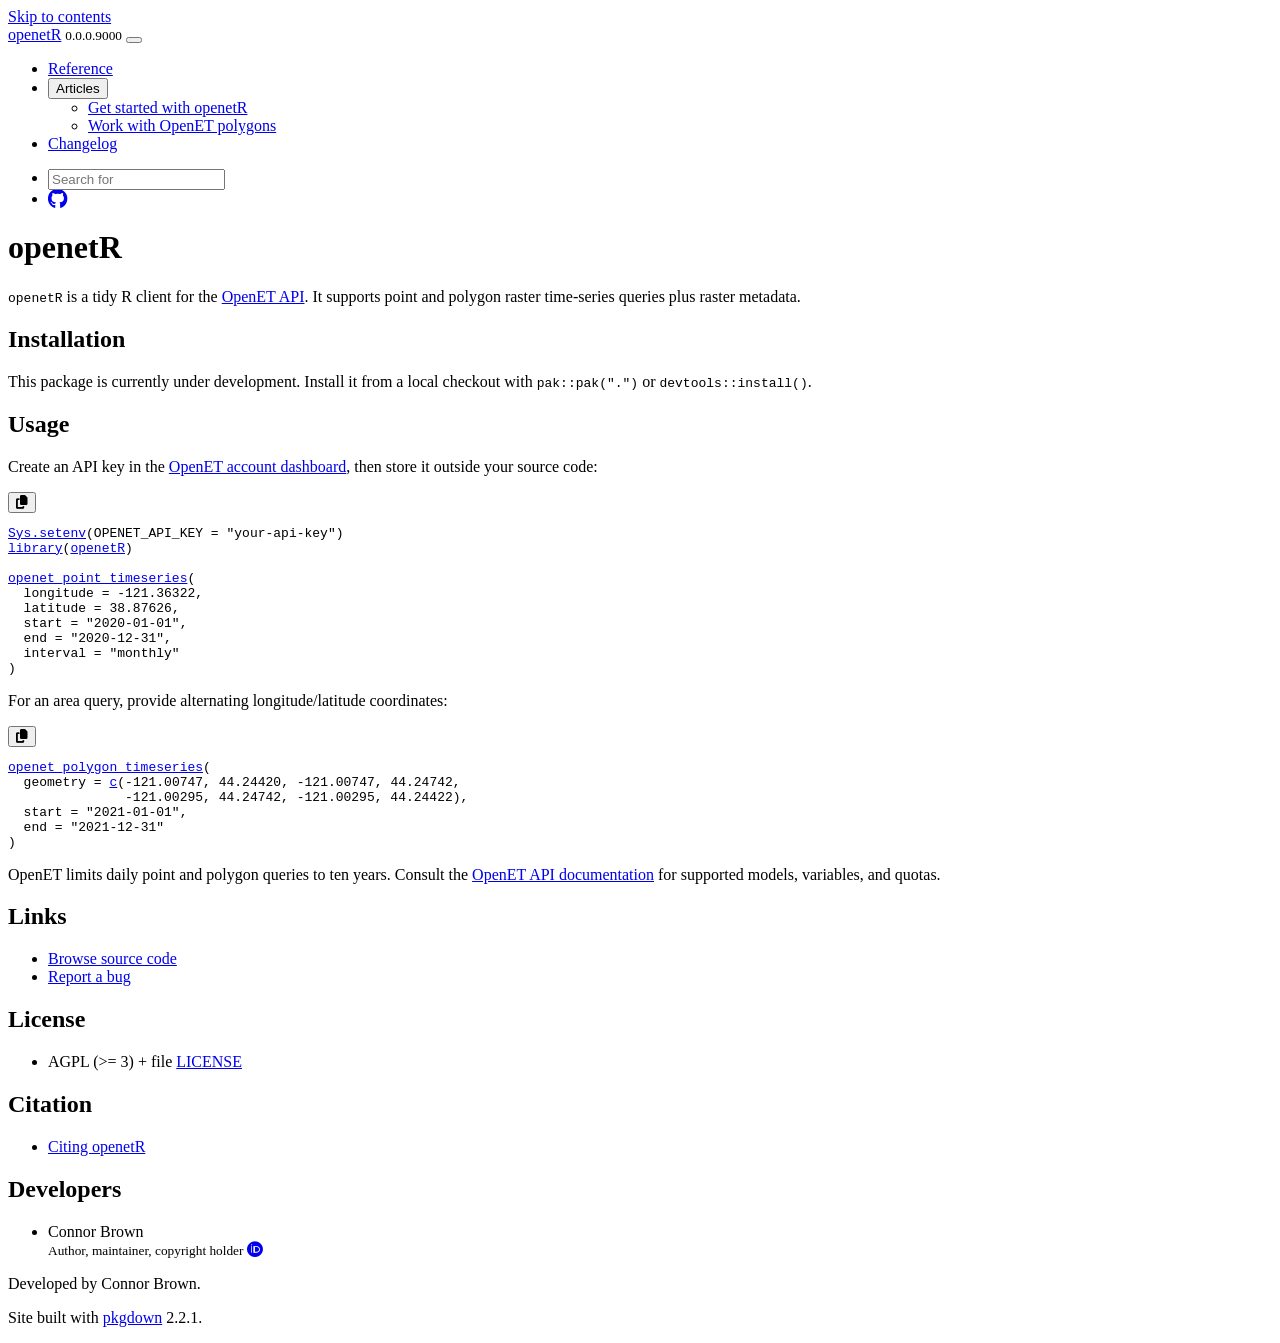
==== index.html @ 0f0f210f "Deploying to gh-pages from @ ConnorB/openetR@212db739225553dc2f768a136c9621f81cb351ed 🚀" ====
<!DOCTYPE html>
<!-- Generated by pkgdown: do not edit by hand --><html lang="en">
<head>
<meta http-equiv="Content-Type" content="text/html; charset=UTF-8">
<meta charset="utf-8">
<meta http-equiv="X-UA-Compatible" content="IE=edge">
<meta name="viewport" content="width=device-width, initial-scale=1, shrink-to-fit=no">
<title>Access OpenET Evapotranspiration Data • openetR</title>
<script src="deps/jquery-3.6.0/jquery-3.6.0.min.js"></script><meta name="viewport" content="width=device-width, initial-scale=1, shrink-to-fit=no">
<link href="deps/bootstrap-5.3.8/bootstrap.min.css" rel="stylesheet">
<script src="deps/bootstrap-5.3.8/bootstrap.bundle.min.js"></script><link href="deps/font-awesome-6.5.2/css/all.min.css" rel="stylesheet">
<link href="deps/font-awesome-6.5.2/css/v4-shims.min.css" rel="stylesheet">
<script src="deps/headroom-0.11.0/headroom.min.js"></script><script src="deps/headroom-0.11.0/jQuery.headroom.min.js"></script><script src="deps/bootstrap-toc-1.0.1/bootstrap-toc.min.js"></script><script src="deps/clipboard.js-2.0.11/clipboard.min.js"></script><script src="deps/search-1.0.0/autocomplete.jquery.min.js"></script><script src="deps/search-1.0.0/fuse.min.js"></script><script src="deps/search-1.0.0/mark.min.js"></script><!-- pkgdown --><script src="pkgdown.js"></script><meta property="og:title" content="Access OpenET Evapotranspiration Data">
<meta name="description" content="Retrieve raster evapotranspiration time series and metadata from the OpenET application programming interface (API). Supports point and polygon queries across OpenET raster collections. Returns tidy tabular responses where possible for analysis in R.">
<meta property="og:description" content="Retrieve raster evapotranspiration time series and metadata from the OpenET application programming interface (API). Supports point and polygon queries across OpenET raster collections. Returns tidy tabular responses where possible for analysis in R.">
</head>
<body>
    <a href="#main" class="visually-hidden-focusable">Skip to contents</a>


    <nav class="navbar navbar-expand-lg fixed-top bg-light" data-bs-theme="light" aria-label="Site navigation"><div class="container">

    <a class="navbar-brand me-2" href="index.html">openetR</a>

    <small class="nav-text text-muted me-auto" data-bs-toggle="tooltip" data-bs-placement="bottom" title="">0.0.0.9000</small>


    <button class="navbar-toggler" type="button" data-bs-toggle="collapse" data-bs-target="#navbar" aria-controls="navbar" aria-expanded="false" aria-label="Toggle navigation">
      <span class="navbar-toggler-icon"></span>
    </button>

    <div id="navbar" class="collapse navbar-collapse ms-3">
      <ul class="navbar-nav me-auto">
<li class="nav-item"><a class="nav-link" href="reference/index.html">Reference</a></li>
<li class="nav-item dropdown">
  <button class="nav-link dropdown-toggle" type="button" id="dropdown-articles" data-bs-toggle="dropdown" aria-expanded="false" aria-haspopup="true">Articles</button>
  <ul class="dropdown-menu" aria-labelledby="dropdown-articles">
<li><a class="dropdown-item" href="articles/getting-started.html">Get started with openetR</a></li>
    <li><a class="dropdown-item" href="articles/polygon-workflows.html">Work with OpenET polygons</a></li>
  </ul>
</li>
<li class="nav-item"><a class="nav-link" href="news/index.html">Changelog</a></li>
      </ul>
<ul class="navbar-nav">
<li class="nav-item"><form class="form-inline" role="search">
 <input class="form-control" type="search" name="search-input" id="search-input" autocomplete="off" aria-label="Search site" placeholder="Search for" data-search-index="search.json">
</form></li>
<li class="nav-item"><a class="external-link nav-link" href="https://github.com/ConnorB/openetR/" aria-label="GitHub"><span class="fa fab fa-github fa-lg"></span></a></li>
      </ul>
</div>


  </div>
</nav><div class="container template-home">
<div class="row">
  <main id="main" class="col-md-9"><div class="section level1">
<div class="page-header"><h1 id="openetr">openetR<a class="anchor" aria-label="anchor" href="#openetr"></a>
</h1></div>
<p><code>openetR</code> is a tidy R client for the <a href="https://openet.gitbook.io/docs/" class="external-link">OpenET API</a>. It supports point and polygon raster time-series queries plus raster metadata.</p>
<div class="section level2">
<h2 id="installation">Installation<a class="anchor" aria-label="anchor" href="#installation"></a>
</h2>
<p>This package is currently under development. Install it from a local checkout with <code>pak::pak(".")</code> or <code>devtools::install()</code>.</p>
</div>
<div class="section level2">
<h2 id="usage">Usage<a class="anchor" aria-label="anchor" href="#usage"></a>
</h2>
<p>Create an API key in the <a href="https://account.etdata.org/%20settings/api" class="external-link">OpenET account dashboard</a>, then store it outside your source code:</p>
<div class="sourceCode" id="cb1"><pre class="downlit sourceCode r">
<code class="sourceCode R"><span><span class="fu"><a href="https://rdrr.io/r/base/Sys.setenv.html" class="external-link">Sys.setenv</a></span><span class="op">(</span>OPENET_API_KEY <span class="op">=</span> <span class="st">"your-api-key"</span><span class="op">)</span></span>
<span><span class="kw"><a href="https://rdrr.io/r/base/library.html" class="external-link">library</a></span><span class="op">(</span><span class="va"><a href="https://connorb.github.io/openetR/">openetR</a></span><span class="op">)</span></span>
<span></span>
<span><span class="fu"><a href="reference/openet_point_timeseries.html">openet_point_timeseries</a></span><span class="op">(</span></span>
<span>  longitude <span class="op">=</span> <span class="op">-</span><span class="fl">121.36322</span>,</span>
<span>  latitude <span class="op">=</span> <span class="fl">38.87626</span>,</span>
<span>  start <span class="op">=</span> <span class="st">"2020-01-01"</span>,</span>
<span>  end <span class="op">=</span> <span class="st">"2020-12-31"</span>,</span>
<span>  interval <span class="op">=</span> <span class="st">"monthly"</span></span>
<span><span class="op">)</span></span></code></pre></div>
<p>For an area query, provide alternating longitude/latitude coordinates:</p>
<div class="sourceCode" id="cb2"><pre class="downlit sourceCode r">
<code class="sourceCode R"><span><span class="fu"><a href="reference/openet_polygon_timeseries.html">openet_polygon_timeseries</a></span><span class="op">(</span></span>
<span>  geometry <span class="op">=</span> <span class="fu"><a href="https://rdrr.io/r/base/c.html" class="external-link">c</a></span><span class="op">(</span><span class="op">-</span><span class="fl">121.00747</span>, <span class="fl">44.24420</span>, <span class="op">-</span><span class="fl">121.00747</span>, <span class="fl">44.24742</span>,</span>
<span>               <span class="op">-</span><span class="fl">121.00295</span>, <span class="fl">44.24742</span>, <span class="op">-</span><span class="fl">121.00295</span>, <span class="fl">44.24422</span><span class="op">)</span>,</span>
<span>  start <span class="op">=</span> <span class="st">"2021-01-01"</span>,</span>
<span>  end <span class="op">=</span> <span class="st">"2021-12-31"</span></span>
<span><span class="op">)</span></span></code></pre></div>
<p>OpenET limits daily point and polygon queries to ten years. Consult the <a href="https://openet.gitbook.io/docs/reference/api-reference/raster" class="external-link">OpenET API documentation</a> for supported models, variables, and quotas.</p>
</div>
</div>
  </main><aside class="col-md-3"><div class="links">
<h2 data-toc-skip>Links</h2>
<ul class="list-unstyled">
<li><a href="https://github.com/ConnorB/openetR/" class="external-link">Browse source code</a></li>
<li><a href="https://github.com/ConnorB/openetR/issues" class="external-link">Report a bug</a></li>
</ul>
</div>

<div class="license">
<h2 data-toc-skip>License</h2>
<ul class="list-unstyled">
<li>AGPL (&gt;= 3) + file <a href="LICENSE-text.html">LICENSE</a>
</li>
</ul>
</div>


<div class="citation">
<h2 data-toc-skip>Citation</h2>
<ul class="list-unstyled">
<li><a href="authors.html#citation">Citing openetR</a></li>
</ul>
</div>

<div class="developers">
<h2 data-toc-skip>Developers</h2>
<ul class="list-unstyled">
<li>Connor Brown <br><small class="roles"> Author, maintainer, copyright holder </small> <a href="https://orcid.org/0000-0002-9680-8930" target="orcid.widget" aria-label="ORCID" class="external-link"><span class="fab fa-orcid orcid" aria-hidden="true"></span></a>  </li>
</ul>
</div>



  </aside>
</div>


    <footer><div class="pkgdown-footer-left">
  <p>Developed by Connor Brown.</p>
</div>

<div class="pkgdown-footer-right">
  <p>Site built with <a href="https://pkgdown.r-lib.org/" class="external-link">pkgdown</a> 2.2.1.</p>
</div>

    </footer>
</div>





  </body>
</html>
---- deps/font-awesome-6.5.2/css/v4-shims.min.css ----
/*!
 * Font Awesome Free 6.5.2 by @fontawesome - https://fontawesome.com
 * License - https://fontawesome.com/license/free (Icons: CC BY 4.0, Fonts: SIL OFL 1.1, Code: MIT License)
 * Copyright 2024 Fonticons, Inc.
 */
.fa.fa-glass:before{content:"\f000"}.fa.fa-envelope-o{font-family:"Font Awesome 6 Free";font-weight:400}.fa.fa-envelope-o:before{content:"\f0e0"}.fa.fa-star-o{font-family:"Font Awesome 6 Free";font-weight:400}.fa.fa-star-o:before{content:"\f005"}.fa.fa-close:before,.fa.fa-remove:before{content:"\f00d"}.fa.fa-gear:before{content:"\f013"}.fa.fa-trash-o{font-family:"Font Awesome 6 Free";font-weight:400}.fa.fa-trash-o:before{content:"\f2ed"}.fa.fa-home:before{content:"\f015"}.fa.fa-file-o{font-family:"Font Awesome 6 Free";font-weight:400}.fa.fa-file-o:before{content:"\f15b"}.fa.fa-clock-o{font-family:"Font Awesome 6 Free";font-weight:400}.fa.fa-clock-o:before{content:"\f017"}.fa.fa-arrow-circle-o-down{font-family:"Font Awesome 6 Free";font-weight:400}.fa.fa-arrow-circle-o-down:before{content:"\f358"}.fa.fa-arrow-circle-o-up{font-family:"Font Awesome 6 Free";font-weight:400}.fa.fa-arrow-circle-o-up:before{content:"\f35b"}.fa.fa-play-circle-o{font-family:"Font Awesome 6 Free";font-weight:400}.fa.fa-play-circle-o:before{content:"\f144"}.fa.fa-repeat:before,.fa.fa-rotate-right:before{content:"\f01e"}.fa.fa-refresh:before{content:"\f021"}.fa.fa-list-alt{font-family:"Font Awesome 6 Free";font-weight:400}.fa.fa-list-alt:before{content:"\f022"}.fa.fa-dedent:before{content:"\f03b"}.fa.fa-video-camera:before{content:"\f03d"}.fa.fa-picture-o{font-family:"Font Awesome 6 Free";font-weight:400}.fa.fa-picture-o:before{content:"\f03e"}.fa.fa-photo{font-family:"Font Awesome 6 Free";font-weight:400}.fa.fa-photo:before{content:"\f03e"}.fa.fa-image{font-family:"Font Awesome 6 Free";font-weight:400}.fa.fa-image:before{content:"\f03e"}.fa.fa-map-marker:before{content:"\f3c5"}.fa.fa-pencil-square-o{font-family:"Font Awesome 6 Free";font-weight:400}.fa.fa-pencil-square-o:before{content:"\f044"}.fa.fa-edit{font-family:"Font Awesome 6 Free";font-weight:400}.fa.fa-edit:before{content:"\f044"}.fa.fa-share-square-o:before{content:"\f14d"}.fa.fa-check-square-o{font-family:"Font Awesome 6 Free";font-weight:400}.fa.fa-check-square-o:before{content:"\f14a"}.fa.fa-arrows:before{content:"\f0b2"}.fa.fa-times-circle-o{font-family:"Font Awesome 6 Free";font-weight:400}.fa.fa-times-circle-o:before{content:"\f057"}.fa.fa-check-circle-o{font-family:"Font Awesome 6 Free";font-weight:400}.fa.fa-check-circle-o:before{content:"\f058"}.fa.fa-mail-forward:before{content:"\f064"}.fa.fa-expand:before{content:"\f424"}.fa.fa-compress:before{content:"\f422"}.fa.fa-eye,.fa.fa-eye-slash{font-family:"Font Awesome 6 Free";font-weight:400}.fa.fa-warning:before{content:"\f071"}.fa.fa-calendar:before{content:"\f073"}.fa.fa-arrows-v:before{content:"\f338"}.fa.fa-arrows-h:before{content:"\f337"}.fa.fa-bar-chart-o:before,.fa.fa-bar-chart:before{content:"\e0e3"}.fa.fa-twitter-square{font-family:"Font Awesome 6 Brands";font-weight:400}.fa.fa-twitter-square:before{content:"\f081"}.fa.fa-facebook-square{font-family:"Font Awesome 6 Brands";font-weight:400}.fa.fa-facebook-square:before{content:"\f082"}.fa.fa-gears:before{content:"\f085"}.fa.fa-thumbs-o-up{font-family:"Font Awesome 6 Free";font-weight:400}.fa.fa-thumbs-o-up:before{content:"\f164"}.fa.fa-thumbs-o-down{font-family:"Font Awesome 6 Free";font-weight:400}.fa.fa-thumbs-o-down:before{content:"\f165"}.fa.fa-heart-o{font-family:"Font Awesome 6 Free";font-weight:400}.fa.fa-heart-o:before{content:"\f004"}.fa.fa-sign-out:before{content:"\f2f5"}.fa.fa-linkedin-square{font-family:"Font Awesome 6 Brands";font-weight:400}.fa.fa-linkedin-square:before{content:"\f08c"}.fa.fa-thumb-tack:before{content:"\f08d"}.fa.fa-external-link:before{content:"\f35d"}.fa.fa-sign-in:before{content:"\f2f6"}.fa.fa-github-square{font-family:"Font Awesome 6 Brands";font-weight:400}.fa.fa-github-square:before{content:"\f092"}.fa.fa-lemon-o{font-family:"Font Awesome 6 Free";font-weight:400}.fa.fa-lemon-o:before{content:"\f094"}.fa.fa-square-o{font-family:"Font Awesome 6 Free";font-weight:400}.fa.fa-square-o:before{content:"\f0c8"}.fa.fa-bookmark-o{font-family:"Font Awesome 6 Free";font-weight:400}.fa.fa-bookmark-o:before{content:"\f02e"}.fa.fa-facebook,.fa.fa-twitter{font-family:"Font Awesome 6 Brands";font-weight:400}.fa.fa-facebook:before{content:"\f39e"}.fa.fa-facebook-f{font-family:"Font Awesome 6 Brands";font-weight:400}.fa.fa-facebook-f:before{content:"\f39e"}.fa.fa-github{font-family:"Font Awesome 6 Brands";font-weight:400}.fa.fa-credit-card{font-family:"Font Awesome 6 Free";font-weight:400}.fa.fa-feed:before{content:"\f09e"}.fa.fa-hdd-o{font-family:"Font Awesome 6 Free";font-weight:400}.fa.fa-hdd-o:before{content:"\f0a0"}.fa.fa-hand-o-right{font-family:"Font Awesome 6 Free";font-weight:400}.fa.fa-hand-o-right:before{content:"\f0a4"}.fa.fa-hand-o-left{font-family:"Font Awesome 6 Free";font-weight:400}.fa.fa-hand-o-left:before{content:"\f0a5"}.fa.fa-hand-o-up{font-family:"Font Awesome 6 Free";font-weight:400}.fa.fa-hand-o-up:before{content:"\f0a6"}.fa.fa-hand-o-down{font-family:"Font Awesome 6 Free";font-weight:400}.fa.fa-hand-o-down:before{content:"\f0a7"}.fa.fa-globe:before{content:"\f57d"}.fa.fa-tasks:before{content:"\f828"}.fa.fa-arrows-alt:before{content:"\f31e"}.fa.fa-group:before{content:"\f0c0"}.fa.fa-chain:before{content:"\f0c1"}.fa.fa-cut:before{content:"\f0c4"}.fa.fa-files-o{font-family:"Font Awesome 6 Free";font-weight:400}.fa.fa-files-o:before{content:"\f0c5"}.fa.fa-floppy-o{font-family:"Font Awesome 6 Free";font-weight:400}.fa.fa-floppy-o:before{content:"\f0c7"}.fa.fa-save{font-family:"Font Awesome 6 Free";font-weight:400}.fa.fa-save:before{content:"\f0c7"}.fa.fa-navicon:before,.fa.fa-reorder:before{content:"\f0c9"}.fa.fa-magic:before{content:"\e2ca"}.fa.fa-pinterest,.fa.fa-pinterest-square{font-family:"Font Awesome 6 Brands";font-weight:400}.fa.fa-pinterest-square:before{content:"\f0d3"}.fa.fa-google-plus-square{font-family:"Font Awesome 6 Brands";font-weight:400}.fa.fa-google-plus-square:before{content:"\f0d4"}.fa.fa-google-plus{font-family:"Font Awesome 6 Brands";font-weight:400}.fa.fa-google-plus:before{content:"\f0d5"}.fa.fa-money:before{content:"\f3d1"}.fa.fa-unsorted:before{content:"\f0dc"}.fa.fa-sort-desc:before{content:"\f0dd"}.fa.fa-sort-asc:before{content:"\f0de"}.fa.fa-linkedin{font-family:"Font Awesome 6 Brands";font-weight:400}.fa.fa-linkedin:before{content:"\f0e1"}.fa.fa-rotate-left:before{content:"\f0e2"}.fa.fa-legal:before{content:"\f0e3"}.fa.fa-dashboard:before,.fa.fa-tachometer:before{content:"\f625"}.fa.fa-comment-o{font-family:"Font Awesome 6 Free";font-weight:400}.fa.fa-comment-o:before{content:"\f075"}.fa.fa-comments-o{font-family:"Font Awesome 6 Free";font-weight:400}.fa.fa-comments-o:before{content:"\f086"}.fa.fa-flash:before{content:"\f0e7"}.fa.fa-clipboard:before{content:"\f0ea"}.fa.fa-lightbulb-o{font-family:"Font Awesome 6 Free";font-weight:400}.fa.fa-lightbulb-o:before{content:"\f0eb"}.fa.fa-exchange:before{content:"\f362"}.fa.fa-cloud-download:before{content:"\f0ed"}.fa.fa-cloud-upload:before{content:"\f0ee"}.fa.fa-bell-o{font-family:"Font Awesome 6 Free";font-weight:400}.fa.fa-bell-o:before{content:"\f0f3"}.fa.fa-cutlery:before{content:"\f2e7"}.fa.fa-file-text-o{font-family:"Font Awesome 6 Free";font-weight:400}.fa.fa-file-text-o:before{content:"\f15c"}.fa.fa-building-o{font-family:"Font Awesome 6 Free";font-weight:400}.fa.fa-building-o:before{content:"\f1ad"}.fa.fa-hospital-o{font-family:"Font Awesome 6 Free";font-weight:400}.fa.fa-hospital-o:before{content:"\f0f8"}.fa.fa-tablet:before{content:"\f3fa"}.fa.fa-mobile-phone:before,.fa.fa-mobile:before{content:"\f3cd"}.fa.fa-circle-o{font-family:"Font Awesome 6 Free";font-weight:400}.fa.fa-circle-o:before{content:"\f111"}.fa.fa-mail-reply:before{content:"\f3e5"}.fa.fa-github-alt{font-family:"Font Awesome 6 Brands";font-weight:400}.fa.fa-folder-o{font-family:"Font Awesome 6 Free";font-weight:400}.fa.fa-folder-o:before{content:"\f07b"}.fa.fa-folder-open-o{font-family:"Font Awesome 6 Free";font-weight:400}.fa.fa-folder-open-o:before{content:"\f07c"}.fa.fa-smile-o{font-family:"Font Awesome 6 Free";font-weight:400}.fa.fa-smile-o:before{content:"\f118"}.fa.fa-frown-o{font-family:"Font Awesome 6 Free";font-weight:400}.fa.fa-frown-o:before{content:"\f119"}.fa.fa-meh-o{font-family:"Font Awesome 6 Free";font-weight:400}.fa.fa-meh-o:before{content:"\f11a"}.fa.fa-keyboard-o{font-family:"Font Awesome 6 Free";font-weight:400}.fa.fa-keyboard-o:before{content:"\f11c"}.fa.fa-flag-o{font-family:"Font Awesome 6 Free";font-weight:400}.fa.fa-flag-o:before{content:"\f024"}.fa.fa-mail-reply-all:before{content:"\f122"}.fa.fa-star-half-o{font-family:"Font Awesome 6 Free";font-weight:400}.fa.fa-star-half-o:before{content:"\f5c0"}.fa.fa-star-half-empty{font-family:"Font Awesome 6 Free";font-weight:400}.fa.fa-star-half-empty:before{content:"\f5c0"}.fa.fa-star-half-full{font-family:"Font Awesome 6 Free";font-weight:400}.fa.fa-star-half-full:before{content:"\f5c0"}.fa.fa-code-fork:before{content:"\f126"}.fa.fa-chain-broken:before,.fa.fa-unlink:before{content:"\f127"}.fa.fa-calendar-o{font-family:"Font Awesome 6 Free";font-weight:400}.fa.fa-calendar-o:before{content:"\f133"}.fa.fa-css3,.fa.fa-html5,.fa.fa-maxcdn{font-family:"Font Awesome 6 Brands";font-weight:400}.fa.fa-unlock-alt:before{content:"\f09c"}.fa.fa-minus-square-o{font-family:"Font Awesome 6 Free";font-weight:400}.fa.fa-minus-square-o:before{content:"\f146"}.fa.fa-level-up:before{content:"\f3bf"}.fa.fa-level-down:before{content:"\f3be"}.fa.fa-pencil-square:before{content:"\f14b"}.fa.fa-external-link-square:before{content:"\f360"}.fa.fa-compass{font-family:"Font Awesome 6 Free";font-weight:400}.fa.fa-caret-square-o-down{font-family:"Font Awesome 6 Free";font-weight:400}.fa.fa-caret-square-o-down:before{content:"\f150"}.fa.fa-toggle-down{font-family:"Font Awesome 6 Free";font-weight:400}.fa.fa-toggle-down:before{content:"\f150"}.fa.fa-caret-square-o-up{font-family:"Font Awesome 6 Free";font-weight:400}.fa.fa-caret-square-o-up:before{content:"\f151"}.fa.fa-toggle-up{font-family:"Font Awesome 6 Free";font-weight:400}.fa.fa-toggle-up:before{content:"\f151"}.fa.fa-caret-square-o-right{font-family:"Font Awesome 6 Free";font-weight:400}.fa.fa-caret-square-o-right:before{content:"\f152"}.fa.fa-toggle-right{font-family:"Font Awesome 6 Free";font-weight:400}.fa.fa-toggle-right:before{content:"\f152"}.fa.fa-eur:before,.fa.fa-euro:before{content:"\f153"}.fa.fa-gbp:before{content:"\f154"}.fa.fa-dollar:before,.fa.fa-usd:before{content:"\24"}.fa.fa-inr:before,.fa.fa-rupee:before{content:"\e1bc"}.fa.fa-cny:before,.fa.fa-jpy:before,.fa.fa-rmb:before,.fa.fa-yen:before{content:"\f157"}.fa.fa-rouble:before,.fa.fa-rub:before,.fa.fa-ruble:before{content:"\f158"}.fa.fa-krw:before,.fa.fa-won:before{content:"\f159"}.fa.fa-bitcoin,.fa.fa-btc{font-family:"Font Awesome 6 Brands";font-weight:400}.fa.fa-bitcoin:before{content:"\f15a"}.fa.fa-file-text:before{content:"\f15c"}.fa.fa-sort-alpha-asc:before{content:"\f15d"}.fa.fa-sort-alpha-desc:before{content:"\f881"}.fa.fa-sort-amount-asc:before{content:"\f884"}.fa.fa-sort-amount-desc:before{content:"\f160"}.fa.fa-sort-numeric-asc:before{content:"\f162"}.fa.fa-sort-numeric-desc:before{content:"\f886"}.fa.fa-youtube-square{font-family:"Font Awesome 6 Brands";font-weight:400}.fa.fa-youtube-square:before{content:"\f431"}.fa.fa-xing,.fa.fa-xing-square,.fa.fa-youtube{font-family:"Font Awesome 6 Brands";font-weight:400}.fa.fa-xing-square:before{content:"\f169"}.fa.fa-youtube-play{font-family:"Font Awesome 6 Brands";font-weight:400}.fa.fa-youtube-play:before{content:"\f167"}.fa.fa-adn,.fa.fa-bitbucket,.fa.fa-bitbucket-square,.fa.fa-dropbox,.fa.fa-flickr,.fa.fa-instagram,.fa.fa-stack-overflow{font-family:"Font Awesome 6 Brands";font-weight:400}.fa.fa-bitbucket-square:before{content:"\f171"}.fa.fa-tumblr,.fa.fa-tumblr-square{font-family:"Font Awesome 6 Brands";font-weight:400}.fa.fa-tumblr-square:before{content:"\f174"}.fa.fa-long-arrow-down:before{content:"\f309"}.fa.fa-long-arrow-up:before{content:"\f30c"}.fa.fa-long-arrow-left:before{content:"\f30a"}.fa.fa-long-arrow-right:before{content:"\f30b"}.fa.fa-android,.fa.fa-apple,.fa.fa-dribbble,.fa.fa-foursquare,.fa.fa-gittip,.fa.fa-gratipay,.fa.fa-linux,.fa.fa-skype,.fa.fa-trello,.fa.fa-windows{font-family:"Font Awesome 6 Brands";font-weight:400}.fa.fa-gittip:before{content:"\f184"}.fa.fa-sun-o{font-family:"Font Awesome 6 Free";font-weight:400}.fa.fa-sun-o:before{content:"\f185"}.fa.fa-moon-o{font-family:"Font Awesome 6 Free";font-weight:400}.fa.fa-moon-o:before{content:"\f186"}.fa.fa-pagelines,.fa.fa-renren,.fa.fa-stack-exchange,.fa.fa-vk,.fa.fa-weibo{font-family:"Font Awesome 6 Brands";font-weight:400}.fa.fa-arrow-circle-o-right{font-family:"Font Awesome 6 Free";font-weight:400}.fa.fa-arrow-circle-o-right:before{content:"\f35a"}.fa.fa-arrow-circle-o-left{font-family:"Font Awesome 6 Free";font-weight:400}.fa.fa-arrow-circle-o-left:before{content:"\f359"}.fa.fa-caret-square-o-left{font-family:"Font Awesome 6 Free";font-weight:400}.fa.fa-caret-square-o-left:before{content:"\f191"}.fa.fa-toggle-left{font-family:"Font Awesome 6 Free";font-weight:400}.fa.fa-toggle-left:before{content:"\f191"}.fa.fa-dot-circle-o{font-family:"Font Awesome 6 Free";font-weight:400}.fa.fa-dot-circle-o:before{content:"\f192"}.fa.fa-vimeo-square{font-family:"Font Awesome 6 Brands";font-weight:400}.fa.fa-vimeo-square:before{content:"\f194"}.fa.fa-try:before,.fa.fa-turkish-lira:before{content:"\e2bb"}.fa.fa-plus-square-o{font-family:"Font Awesome 6 Free";font-weight:400}.fa.fa-plus-square-o:before{content:"\f0fe"}.fa.fa-openid,.fa.fa-slack,.fa.fa-wordpress{font-family:"Font Awesome 6 Brands";font-weight:400}.fa.fa-bank:before,.fa.fa-institution:before{content:"\f19c"}.fa.fa-mortar-board:before{content:"\f19d"}.fa.fa-google,.fa.fa-reddit,.fa.fa-reddit-square,.fa.fa-yahoo{font-family:"Font Awesome 6 Brands";font-weight:400}.fa.fa-reddit-square:before{content:"\f1a2"}.fa.fa-behance,.fa.fa-behance-square,.fa.fa-delicious,.fa.fa-digg,.fa.fa-drupal,.fa.fa-joomla,.fa.fa-pied-piper-alt,.fa.fa-pied-piper-pp,.fa.fa-stumbleupon,.fa.fa-stumbleupon-circle{font-family:"Font Awesome 6 Brands";font-weight:400}.fa.fa-behance-square:before{content:"\f1b5"}.fa.fa-steam,.fa.fa-steam-square{font-family:"Font Awesome 6 Brands";font-weight:400}.fa.fa-steam-square:before{content:"\f1b7"}.fa.fa-automobile:before{content:"\f1b9"}.fa.fa-cab:before{content:"\f1ba"}.fa.fa-deviantart,.fa.fa-soundcloud,.fa.fa-spotify{font-family:"Font Awesome 6 Brands";font-weight:400}.fa.fa-file-pdf-o{font-family:"Font Awesome 6 Free";font-weight:400}.fa.fa-file-pdf-o:before{content:"\f1c1"}.fa.fa-file-word-o{font-family:"Font Awesome 6 Free";font-weight:400}.fa.fa-file-word-o:before{content:"\f1c2"}.fa.fa-file-excel-o{font-family:"Font Awesome 6 Free";font-weight:400}.fa.fa-file-excel-o:before{content:"\f1c3"}.fa.fa-file-powerpoint-o{font-family:"Font Awesome 6 Free";font-weight:400}.fa.fa-file-powerpoint-o:before{content:"\f1c4"}.fa.fa-file-image-o{font-family:"Font Awesome 6 Free";font-weight:400}.fa.fa-file-image-o:before{content:"\f1c5"}.fa.fa-file-photo-o{font-family:"Font Awesome 6 Free";font-weight:400}.fa.fa-file-photo-o:before{content:"\f1c5"}.fa.fa-file-picture-o{font-family:"Font Awesome 6 Free";font-weight:400}.fa.fa-file-picture-o:before{content:"\f1c5"}.fa.fa-file-archive-o{font-family:"Font Awesome 6 Free";font-weight:400}.fa.fa-file-archive-o:before{content:"\f1c6"}.fa.fa-file-zip-o{font-family:"Font Awesome 6 Free";font-weight:400}.fa.fa-file-zip-o:before{content:"\f1c6"}.fa.fa-file-audio-o{font-family:"Font Awesome 6 Free";font-weight:400}.fa.fa-file-audio-o:before{content:"\f1c7"}.fa.fa-file-sound-o{font-family:"Font Awesome 6 Free";font-weight:400}.fa.fa-file-sound-o:before{content:"\f1c7"}.fa.fa-file-video-o{font-family:"Font Awesome 6 Free";font-weight:400}.fa.fa-file-video-o:before{content:"\f1c8"}.fa.fa-file-movie-o{font-family:"Font Awesome 6 Free";font-weight:400}.fa.fa-file-movie-o:before{content:"\f1c8"}.fa.fa-file-code-o{font-family:"Font Awesome 6 Free";font-weight:400}.fa.fa-file-code-o:before{content:"\f1c9"}.fa.fa-codepen,.fa.fa-jsfiddle,.fa.fa-vine{font-family:"Font Awesome 6 Brands";font-weight:400}.fa.fa-life-bouy:before,.fa.fa-life-buoy:before,.fa.fa-life-saver:before,.fa.fa-support:before{content:"\f1cd"}.fa.fa-circle-o-notch:before{content:"\f1ce"}.fa.fa-ra,.fa.fa-rebel{font-family:"Font Awesome 6 Brands";font-weight:400}.fa.fa-ra:before{content:"\f1d0"}.fa.fa-resistance{font-family:"Font Awesome 6 Brands";font-weight:400}.fa.fa-resistance:before{content:"\f1d0"}.fa.fa-empire,.fa.fa-ge{font-family:"Font Awesome 6 Brands";font-weight:400}.fa.fa-ge:before{content:"\f1d1"}.fa.fa-git-square{font-family:"Font Awesome 6 Brands";font-weight:400}.fa.fa-git-square:before{content:"\f1d2"}.fa.fa-git,.fa.fa-hacker-news,.fa.fa-y-combinator-square{font-family:"Font Awesome 6 Brands";font-weight:400}.fa.fa-y-combinator-square:before{content:"\f1d4"}.fa.fa-yc-square{font-family:"Font Awesome 6 Brands";font-weight:400}.fa.fa-yc-square:before{content:"\f1d4"}.fa.fa-qq,.fa.fa-tencent-weibo,.fa.fa-wechat,.fa.fa-weixin{font-family:"Font Awesome 6 Brands";font-weight:400}.fa.fa-wechat:before{content:"\f1d7"}.fa.fa-send:before{content:"\f1d8"}.fa.fa-paper-plane-o{font-family:"Font Awesome 6 Free";font-weight:400}.fa.fa-paper-plane-o:before{content:"\f1d8"}.fa.fa-send-o{font-family:"Font Awesome 6 Free";font-weight:400}.fa.fa-send-o:before{content:"\f1d8"}.fa.fa-circle-thin{font-family:"Font Awesome 6 Free";font-weight:400}.fa.fa-circle-thin:before{content:"\f111"}.fa.fa-header:before{content:"\f1dc"}.fa.fa-futbol-o{font-family:"Font Awesome 6 Free";font-weight:400}.fa.fa-futbol-o:before{content:"\f1e3"}.fa.fa-soccer-ball-o{font-family:"Font Awesome 6 Free";font-weight:400}.fa.fa-soccer-ball-o:before{content:"\f1e3"}.fa.fa-slideshare,.fa.fa-twitch,.fa.fa-yelp{font-family:"Font Awesome 6 Brands";font-weight:400}.fa.fa-newspaper-o{font-family:"Font Awesome 6 Free";font-weight:400}.fa.fa-newspaper-o:before{content:"\f1ea"}.fa.fa-cc-amex,.fa.fa-cc-discover,.fa.fa-cc-mastercard,.fa.fa-cc-paypal,.fa.fa-cc-stripe,.fa.fa-cc-visa,.fa.fa-google-wallet,.fa.fa-paypal{font-family:"Font Awesome 6 Brands";font-weight:400}.fa.fa-bell-slash-o{font-family:"Font Awesome 6 Free";font-weight:400}.fa.fa-bell-slash-o:before{content:"\f1f6"}.fa.fa-trash:before{content:"\f2ed"}.fa.fa-copyright{font-family:"Font Awesome 6 Free";font-weight:400}.fa.fa-eyedropper:before{content:"\f1fb"}.fa.fa-area-chart:before{content:"\f1fe"}.fa.fa-pie-chart:before{content:"\f200"}.fa.fa-line-chart:before{content:"\f201"}.fa.fa-lastfm,.fa.fa-lastfm-square{font-family:"Font Awesome 6 Brands";font-weight:400}.fa.fa-lastfm-square:before{content:"\f203"}.fa.fa-angellist,.fa.fa-ioxhost{font-family:"Font Awesome 6 Brands";font-weight:400}.fa.fa-cc{font-family:"Font Awesome 6 Free";font-weight:400}.fa.fa-cc:before{content:"\f20a"}.fa.fa-ils:before,.fa.fa-shekel:before,.fa.fa-sheqel:before{content:"\f20b"}.fa.fa-buysellads,.fa.fa-connectdevelop,.fa.fa-dashcube,.fa.fa-forumbee,.fa.fa-leanpub,.fa.fa-sellsy,.fa.fa-shirtsinbulk,.fa.fa-simplybuilt,.fa.fa-skyatlas{font-family:"Font Awesome 6 Brands";font-weight:400}.fa.fa-diamond{font-family:"Font Awesome 6 Free";font-weight:400}.fa.fa-diamond:before{content:"\f3a5"}.fa.fa-intersex:before,.fa.fa-transgender:before{content:"\f224"}.fa.fa-transgender-alt:before{content:"\f225"}.fa.fa-facebook-official{font-family:"Font Awesome 6 Brands";font-weight:400}.fa.fa-facebook-official:before{content:"\f09a"}.fa.fa-pinterest-p,.fa.fa-whatsapp{font-family:"Font Awesome 6 Brands";font-weight:400}.fa.fa-hotel:before{content:"\f236"}.fa.fa-medium,.fa.fa-viacoin,.fa.fa-y-combinator,.fa.fa-yc{font-family:"Font Awesome 6 Brands";font-weight:400}.fa.fa-yc:before{content:"\f23b"}.fa.fa-expeditedssl,.fa.fa-opencart,.fa.fa-optin-monster{font-family:"Font Awesome 6 Brands";font-weight:400}.fa.fa-battery-4:before,.fa.fa-battery:before{content:"\f240"}.fa.fa-battery-3:before{content:"\f241"}.fa.fa-battery-2:before{content:"\f242"}.fa.fa-battery-1:before{content:"\f243"}.fa.fa-battery-0:before{content:"\f244"}.fa.fa-object-group,.fa.fa-object-ungroup,.fa.fa-sticky-note-o{font-family:"Font Awesome 6 Free";font-weight:400}.fa.fa-sticky-note-o:before{content:"\f249"}.fa.fa-cc-diners-club,.fa.fa-cc-jcb{font-family:"Font Awesome 6 Brands";font-weight:400}.fa.fa-clone{font-family:"Font Awesome 6 Free";font-weight:400}.fa.fa-hourglass-o:before{content:"\f254"}.fa.fa-hourglass-1:before{content:"\f251"}.fa.fa-hourglass-2:before{content:"\f252"}.fa.fa-hourglass-3:before{content:"\f253"}.fa.fa-hand-rock-o{font-family:"Font Awesome 6 Free";font-weight:400}.fa.fa-hand-rock-o:before{content:"\f255"}.fa.fa-hand-grab-o{font-family:"Font Awesome 6 Free";font-weight:400}.fa.fa-hand-grab-o:before{content:"\f255"}.fa.fa-hand-paper-o{font-family:"Font Awesome 6 Free";font-weight:400}.fa.fa-hand-paper-o:before{content:"\f256"}.fa.fa-hand-stop-o{font-family:"Font Awesome 6 Free";font-weight:400}.fa.fa-hand-stop-o:before{content:"\f256"}.fa.fa-hand-scissors-o{font-family:"Font Awesome 6 Free";font-weight:400}.fa.fa-hand-scissors-o:before{content:"\f257"}.fa.fa-hand-lizard-o{font-family:"Font Awesome 6 Free";font-weight:400}.fa.fa-hand-lizard-o:before{content:"\f258"}.fa.fa-hand-spock-o{font-family:"Font Awesome 6 Free";font-weight:400}.fa.fa-hand-spock-o:before{content:"\f259"}.fa.fa-hand-pointer-o{font-family:"Font Awesome 6 Free";font-weight:400}.fa.fa-hand-pointer-o:before{content:"\f25a"}.fa.fa-hand-peace-o{font-family:"Font Awesome 6 Free";font-weight:400}.fa.fa-hand-peace-o:before{content:"\f25b"}.fa.fa-registered{font-family:"Font Awesome 6 Free";font-weight:400}.fa.fa-creative-commons,.fa.fa-gg,.fa.fa-gg-circle,.fa.fa-odnoklassniki,.fa.fa-odnoklassniki-square{font-family:"Font Awesome 6 Brands";font-weight:400}.fa.fa-odnoklassniki-square:before{content:"\f264"}.fa.fa-chrome,.fa.fa-firefox,.fa.fa-get-pocket,.fa.fa-internet-explorer,.fa.fa-opera,.fa.fa-safari,.fa.fa-wikipedia-w{font-family:"Font Awesome 6 Brands";font-weight:400}.fa.fa-television:before{content:"\f26c"}.fa.fa-500px,.fa.fa-amazon,.fa.fa-contao{font-family:"Font Awesome 6 Brands";font-weight:400}.fa.fa-calendar-plus-o{font-family:"Font Awesome 6 Free";font-weight:400}.fa.fa-calendar-plus-o:before{content:"\f271"}.fa.fa-calendar-minus-o{font-family:"Font Awesome 6 Free";font-weight:400}.fa.fa-calendar-minus-o:before{content:"\f272"}.fa.fa-calendar-times-o{font-family:"Font Awesome 6 Free";font-weight:400}.fa.fa-calendar-times-o:before{content:"\f273"}.fa.fa-calendar-check-o{font-family:"Font Awesome 6 Free";font-weight:400}.fa.fa-calendar-check-o:before{content:"\f274"}.fa.fa-map-o{font-family:"Font Awesome 6 Free";font-weight:400}.fa.fa-map-o:before{content:"\f279"}.fa.fa-commenting:before{content:"\f4ad"}.fa.fa-commenting-o{font-family:"Font Awesome 6 Free";font-weight:400}.fa.fa-commenting-o:before{content:"\f4ad"}.fa.fa-houzz,.fa.fa-vimeo{font-family:"Font Awesome 6 Brands";font-weight:400}.fa.fa-vimeo:before{content:"\f27d"}.fa.fa-black-tie,.fa.fa-edge,.fa.fa-fonticons,.fa.fa-reddit-alien{font-family:"Font Awesome 6 Brands";font-weight:400}.fa.fa-credit-card-alt:before{content:"\f09d"}.fa.fa-codiepie,.fa.fa-fort-awesome,.fa.fa-mixcloud,.fa.fa-modx,.fa.fa-product-hunt,.fa.fa-scribd,.fa.fa-usb{font-family:"Font Awesome 6 Brands";font-weight:400}.fa.fa-pause-circle-o{font-family:"Font Awesome 6 Free";font-weight:400}.fa.fa-pause-circle-o:before{content:"\f28b"}.fa.fa-stop-circle-o{font-family:"Font Awesome 6 Free";font-weight:400}.fa.fa-stop-circle-o:before{content:"\f28d"}.fa.fa-bluetooth,.fa.fa-bluetooth-b,.fa.fa-envira,.fa.fa-gitlab,.fa.fa-wheelchair-alt,.fa.fa-wpbeginner,.fa.fa-wpforms{font-family:"Font Awesome 6 Brands";font-weight:400}.fa.fa-wheelchair-alt:before{content:"\f368"}.fa.fa-question-circle-o{font-family:"Font Awesome 6 Free";font-weight:400}.fa.fa-question-circle-o:before{content:"\f059"}.fa.fa-volume-control-phone:before{content:"\f2a0"}.fa.fa-asl-interpreting:before{content:"\f2a3"}.fa.fa-deafness:before,.fa.fa-hard-of-hearing:before{content:"\f2a4"}.fa.fa-glide,.fa.fa-glide-g{font-family:"Font Awesome 6 Brands";font-weight:400}.fa.fa-signing:before{content:"\f2a7"}.fa.fa-viadeo,.fa.fa-viadeo-square{font-family:"Font Awesome 6 Brands";font-weight:400}.fa.fa-viadeo-square:before{content:"\f2aa"}.fa.fa-snapchat,.fa.fa-snapchat-ghost{font-family:"Font Awesome 6 Brands";font-weight:400}.fa.fa-snapchat-ghost:before{content:"\f2ab"}.fa.fa-snapchat-square{font-family:"Font Awesome 6 Brands";font-weight:400}.fa.fa-snapchat-square:before{content:"\f2ad"}.fa.fa-first-order,.fa.fa-google-plus-official,.fa.fa-pied-piper,.fa.fa-themeisle,.fa.fa-yoast{font-family:"Font Awesome 6 Brands";font-weight:400}.fa.fa-google-plus-official:before{content:"\f2b3"}.fa.fa-google-plus-circle{font-family:"Font Awesome 6 Brands";font-weight:400}.fa.fa-google-plus-circle:before{content:"\f2b3"}.fa.fa-fa,.fa.fa-font-awesome{font-family:"Font Awesome 6 Brands";font-weight:400}.fa.fa-fa:before{content:"\f2b4"}.fa.fa-handshake-o{font-family:"Font Awesome 6 Free";font-weight:400}.fa.fa-handshake-o:before{content:"\f2b5"}.fa.fa-envelope-open-o{font-family:"Font Awesome 6 Free";font-weight:400}.fa.fa-envelope-open-o:before{content:"\f2b6"}.fa.fa-linode{font-family:"Font Awesome 6 Brands";font-weight:400}.fa.fa-address-book-o{font-family:"Font Awesome 6 Free";font-weight:400}.fa.fa-address-book-o:before{content:"\f2b9"}.fa.fa-vcard:before{content:"\f2bb"}.fa.fa-address-card-o{font-family:"Font Awesome 6 Free";font-weight:400}.fa.fa-address-card-o:before{content:"\f2bb"}.fa.fa-vcard-o{font-family:"Font Awesome 6 Free";font-weight:400}.fa.fa-vcard-o:before{content:"\f2bb"}.fa.fa-user-circle-o{font-family:"Font Awesome 6 Free";font-weight:400}.fa.fa-user-circle-o:before{content:"\f2bd"}.fa.fa-user-o{font-family:"Font Awesome 6 Free";font-weight:400}.fa.fa-user-o:before{content:"\f007"}.fa.fa-id-badge{font-family:"Font Awesome 6 Free";font-weight:400}.fa.fa-drivers-license:before{content:"\f2c2"}.fa.fa-id-card-o{font-family:"Font Awesome 6 Free";font-weight:400}.fa.fa-id-card-o:before{content:"\f2c2"}.fa.fa-drivers-license-o{font-family:"Font Awesome 6 Free";font-weight:400}.fa.fa-drivers-license-o:before{content:"\f2c2"}.fa.fa-free-code-camp,.fa.fa-quora,.fa.fa-telegram{font-family:"Font Awesome 6 Brands";font-weight:400}.fa.fa-thermometer-4:before,.fa.fa-thermometer:before{content:"\f2c7"}.fa.fa-thermometer-3:before{content:"\f2c8"}.fa.fa-thermometer-2:before{content:"\f2c9"}.fa.fa-thermometer-1:before{content:"\f2ca"}.fa.fa-thermometer-0:before{content:"\f2cb"}.fa.fa-bathtub:before,.fa.fa-s15:before{content:"\f2cd"}.fa.fa-window-maximize,.fa.fa-window-restore{font-family:"Font Awesome 6 Free";font-weight:400}.fa.fa-times-rectangle:before{content:"\f410"}.fa.fa-window-close-o{font-family:"Font Awesome 6 Free";font-weight:400}.fa.fa-window-close-o:before{content:"\f410"}.fa.fa-times-rectangle-o{font-family:"Font Awesome 6 Free";font-weight:400}.fa.fa-times-rectangle-o:before{content:"\f410"}.fa.fa-bandcamp,.fa.fa-eercast,.fa.fa-etsy,.fa.fa-grav,.fa.fa-imdb,.fa.fa-ravelry{font-family:"Font Awesome 6 Brands";font-weight:400}.fa.fa-eercast:before{content:"\f2da"}.fa.fa-snowflake-o{font-family:"Font Awesome 6 Free";font-weight:400}.fa.fa-snowflake-o:before{content:"\f2dc"}.fa.fa-meetup,.fa.fa-superpowers,.fa.fa-wpexplorer{font-family:"Font Awesome 6 Brands";font-weight:400}
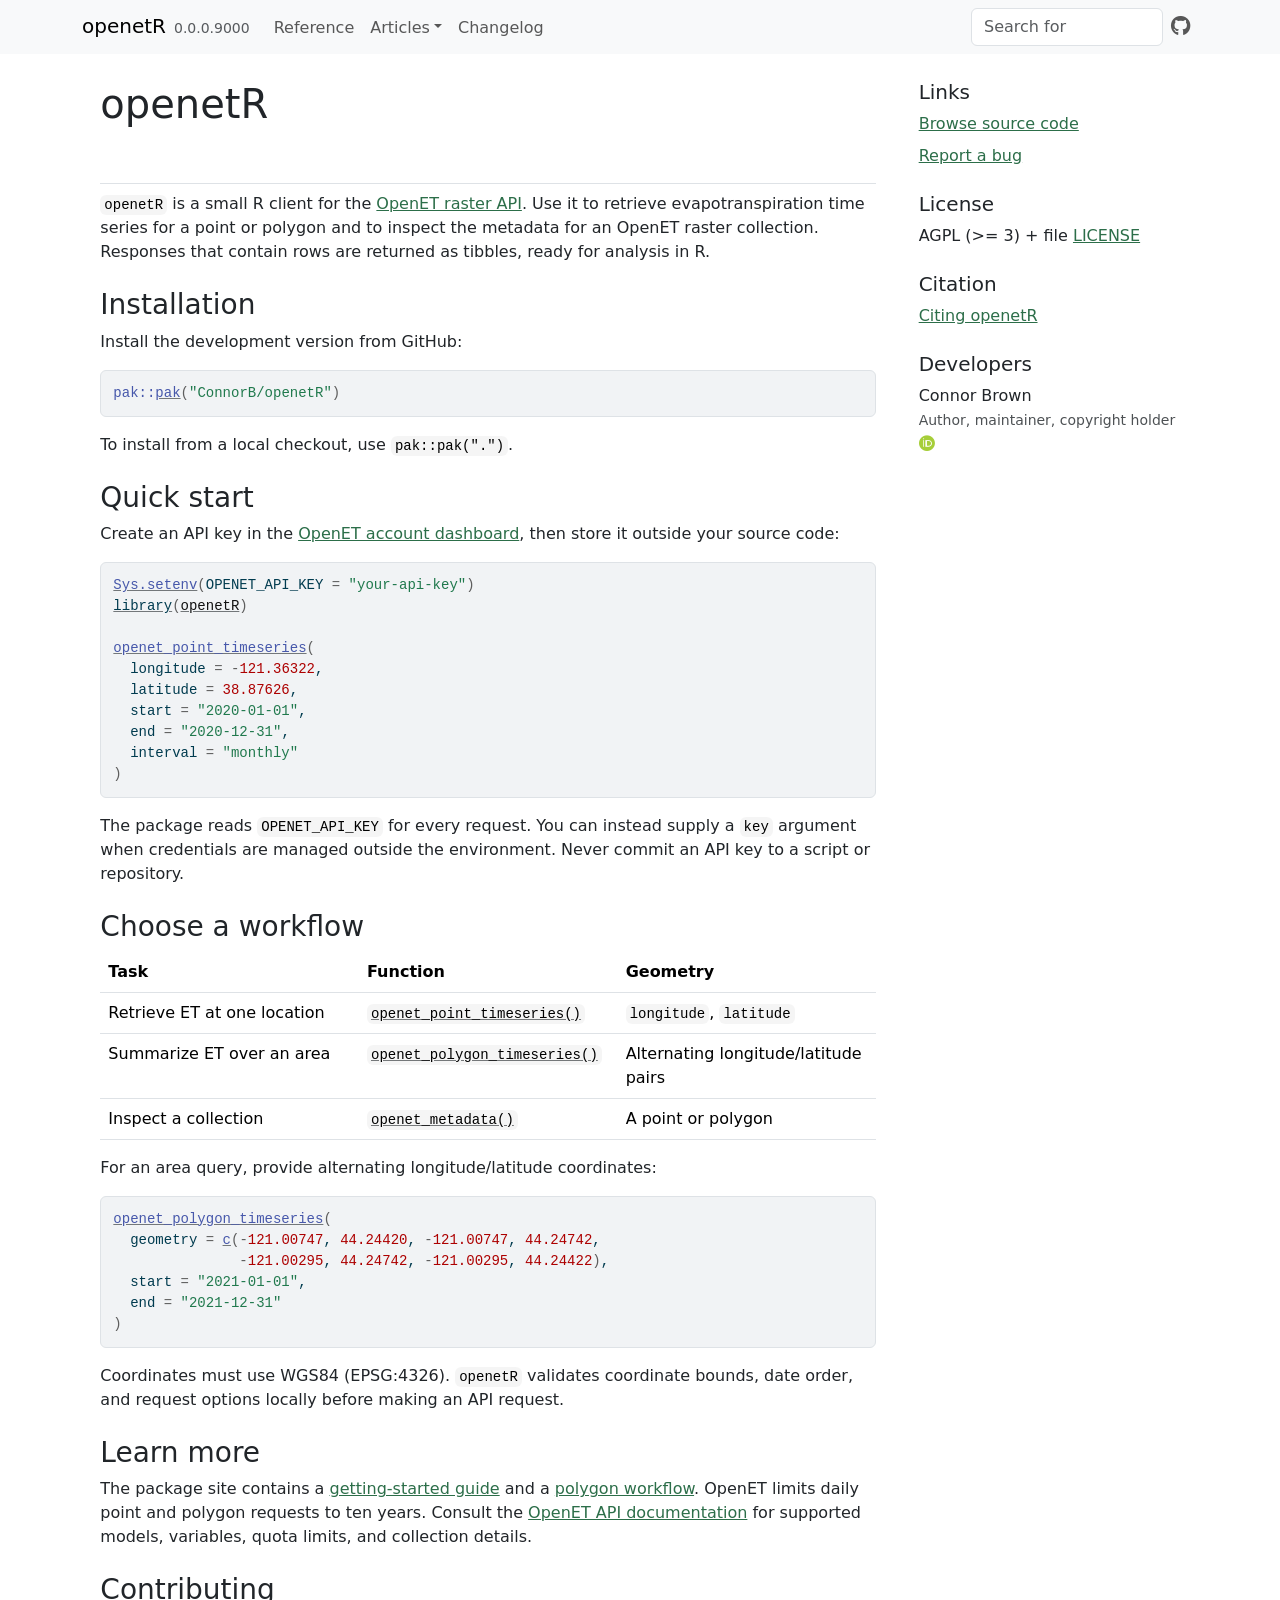
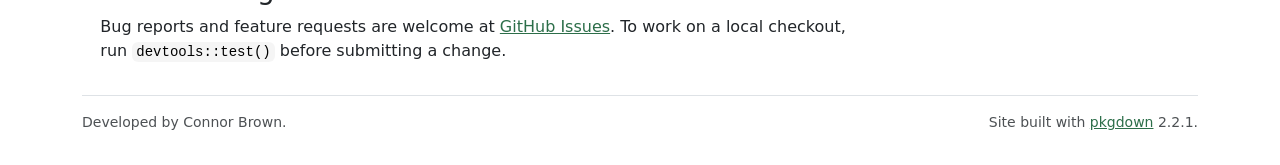
==== commit ee416a49: "Deploying to gh-pages from @ ConnorB/openetR@a5de6dbc844258d23f7e2651a64e117cc58e6768 🚀" ====
--- a/index.html
+++ b/index.html
@@ -56,17 +56,20 @@
   <main id="main" class="col-md-9"><div class="section level1">
 <div class="page-header"><h1 id="openetr">openetR<a class="anchor" aria-label="anchor" href="#openetr"></a>
 </h1></div>
-<p><code>openetR</code> is a tidy R client for the <a href="https://openet.gitbook.io/docs/" class="external-link">OpenET API</a>. It supports point and polygon raster time-series queries plus raster metadata.</p>
+<p><code>openetR</code> is a small R client for the <a href="https://openet.gitbook.io/docs/reference/api-reference/raster" class="external-link">OpenET raster API</a>. Use it to retrieve evapotranspiration time series for a point or polygon and to inspect the metadata for an OpenET raster collection. Responses that contain rows are returned as tibbles, ready for analysis in R.</p>
 <div class="section level2">
 <h2 id="installation">Installation<a class="anchor" aria-label="anchor" href="#installation"></a>
 </h2>
-<p>This package is currently under development. Install it from a local checkout with <code>pak::pak(".")</code> or <code>devtools::install()</code>.</p>
+<p>Install the development version from GitHub:</p>
+<div class="sourceCode" id="cb1"><pre class="downlit sourceCode r">
+<code class="sourceCode R"><span><span class="fu">pak</span><span class="fu">::</span><span class="fu"><a href="https://pak.r-lib.org/reference/pak.html" class="external-link">pak</a></span><span class="op">(</span><span class="st">"ConnorB/openetR"</span><span class="op">)</span></span></code></pre></div>
+<p>To install from a local checkout, use <code>pak::pak(".")</code>.</p>
 </div>
 <div class="section level2">
-<h2 id="usage">Usage<a class="anchor" aria-label="anchor" href="#usage"></a>
+<h2 id="quick-start">Quick start<a class="anchor" aria-label="anchor" href="#quick-start"></a>
 </h2>
 <p>Create an API key in the <a href="https://account.etdata.org/%20settings/api" class="external-link">OpenET account dashboard</a>, then store it outside your source code:</p>
-<div class="sourceCode" id="cb1"><pre class="downlit sourceCode r">
+<div class="sourceCode" id="cb2"><pre class="downlit sourceCode r">
 <code class="sourceCode R"><span><span class="fu"><a href="https://rdrr.io/r/base/Sys.setenv.html" class="external-link">Sys.setenv</a></span><span class="op">(</span>OPENET_API_KEY <span class="op">=</span> <span class="st">"your-api-key"</span><span class="op">)</span></span>
 <span><span class="kw"><a href="https://rdrr.io/r/base/library.html" class="external-link">library</a></span><span class="op">(</span><span class="va"><a href="https://connorb.github.io/openetR/">openetR</a></span><span class="op">)</span></span>
 <span></span>
@@ -77,15 +80,61 @@
 <span>  end <span class="op">=</span> <span class="st">"2020-12-31"</span>,</span>
 <span>  interval <span class="op">=</span> <span class="st">"monthly"</span></span>
 <span><span class="op">)</span></span></code></pre></div>
+<p>The package reads <code>OPENET_API_KEY</code> for every request. You can instead supply a <code>key</code> argument when credentials are managed outside the environment. Never commit an API key to a script or repository.</p>
+</div>
+<div class="section level2">
+<h2 id="choose-a-workflow">Choose a workflow<a class="anchor" aria-label="anchor" href="#choose-a-workflow"></a>
+</h2>
+<table class="table">
+<colgroup>
+<col width="33%">
+<col width="33%">
+<col width="33%">
+</colgroup>
+<thead><tr>
+<th>Task</th>
+<th>Function</th>
+<th>Geometry</th>
+</tr></thead>
+<tbody>
+<tr>
+<td>Retrieve ET at one location</td>
+<td><code><a href="reference/openet_point_timeseries.html">openet_point_timeseries()</a></code></td>
+<td>
+<code>longitude</code>, <code>latitude</code>
+</td>
+</tr>
+<tr>
+<td>Summarize ET over an area</td>
+<td><code><a href="reference/openet_polygon_timeseries.html">openet_polygon_timeseries()</a></code></td>
+<td>Alternating longitude/latitude pairs</td>
+</tr>
+<tr>
+<td>Inspect a collection</td>
+<td><code><a href="reference/openet_metadata.html">openet_metadata()</a></code></td>
+<td>A point or polygon</td>
+</tr>
+</tbody>
+</table>
 <p>For an area query, provide alternating longitude/latitude coordinates:</p>
-<div class="sourceCode" id="cb2"><pre class="downlit sourceCode r">
+<div class="sourceCode" id="cb3"><pre class="downlit sourceCode r">
 <code class="sourceCode R"><span><span class="fu"><a href="reference/openet_polygon_timeseries.html">openet_polygon_timeseries</a></span><span class="op">(</span></span>
 <span>  geometry <span class="op">=</span> <span class="fu"><a href="https://rdrr.io/r/base/c.html" class="external-link">c</a></span><span class="op">(</span><span class="op">-</span><span class="fl">121.00747</span>, <span class="fl">44.24420</span>, <span class="op">-</span><span class="fl">121.00747</span>, <span class="fl">44.24742</span>,</span>
 <span>               <span class="op">-</span><span class="fl">121.00295</span>, <span class="fl">44.24742</span>, <span class="op">-</span><span class="fl">121.00295</span>, <span class="fl">44.24422</span><span class="op">)</span>,</span>
 <span>  start <span class="op">=</span> <span class="st">"2021-01-01"</span>,</span>
 <span>  end <span class="op">=</span> <span class="st">"2021-12-31"</span></span>
 <span><span class="op">)</span></span></code></pre></div>
-<p>OpenET limits daily point and polygon queries to ten years. Consult the <a href="https://openet.gitbook.io/docs/reference/api-reference/raster" class="external-link">OpenET API documentation</a> for supported models, variables, and quotas.</p>
+<p>Coordinates must use WGS84 (EPSG:4326). <code>openetR</code> validates coordinate bounds, date order, and request options locally before making an API request.</p>
+</div>
+<div class="section level2">
+<h2 id="learn-more">Learn more<a class="anchor" aria-label="anchor" href="#learn-more"></a>
+</h2>
+<p>The package site contains a <a href="https://connorb.github.io/openetR/articles/getting-started.html">getting-started guide</a> and a <a href="https://connorb.github.io/openetR/articles/polygon-workflows.html">polygon workflow</a>. OpenET limits daily point and polygon requests to ten years. Consult the <a href="https://openet.gitbook.io/docs/reference/api-reference/raster" class="external-link">OpenET API documentation</a> for supported models, variables, quota limits, and collection details.</p>
+</div>
+<div class="section level2">
+<h2 id="contributing">Contributing<a class="anchor" aria-label="anchor" href="#contributing"></a>
+</h2>
+<p>Bug reports and feature requests are welcome at <a href="https://github.com/ConnorB/openetR/issues" class="external-link">GitHub Issues</a>. To work on a local checkout, run <code>devtools::test()</code> before submitting a change.</p>
 </div>
 </div>
   </main><aside class="col-md-3"><div class="links">
